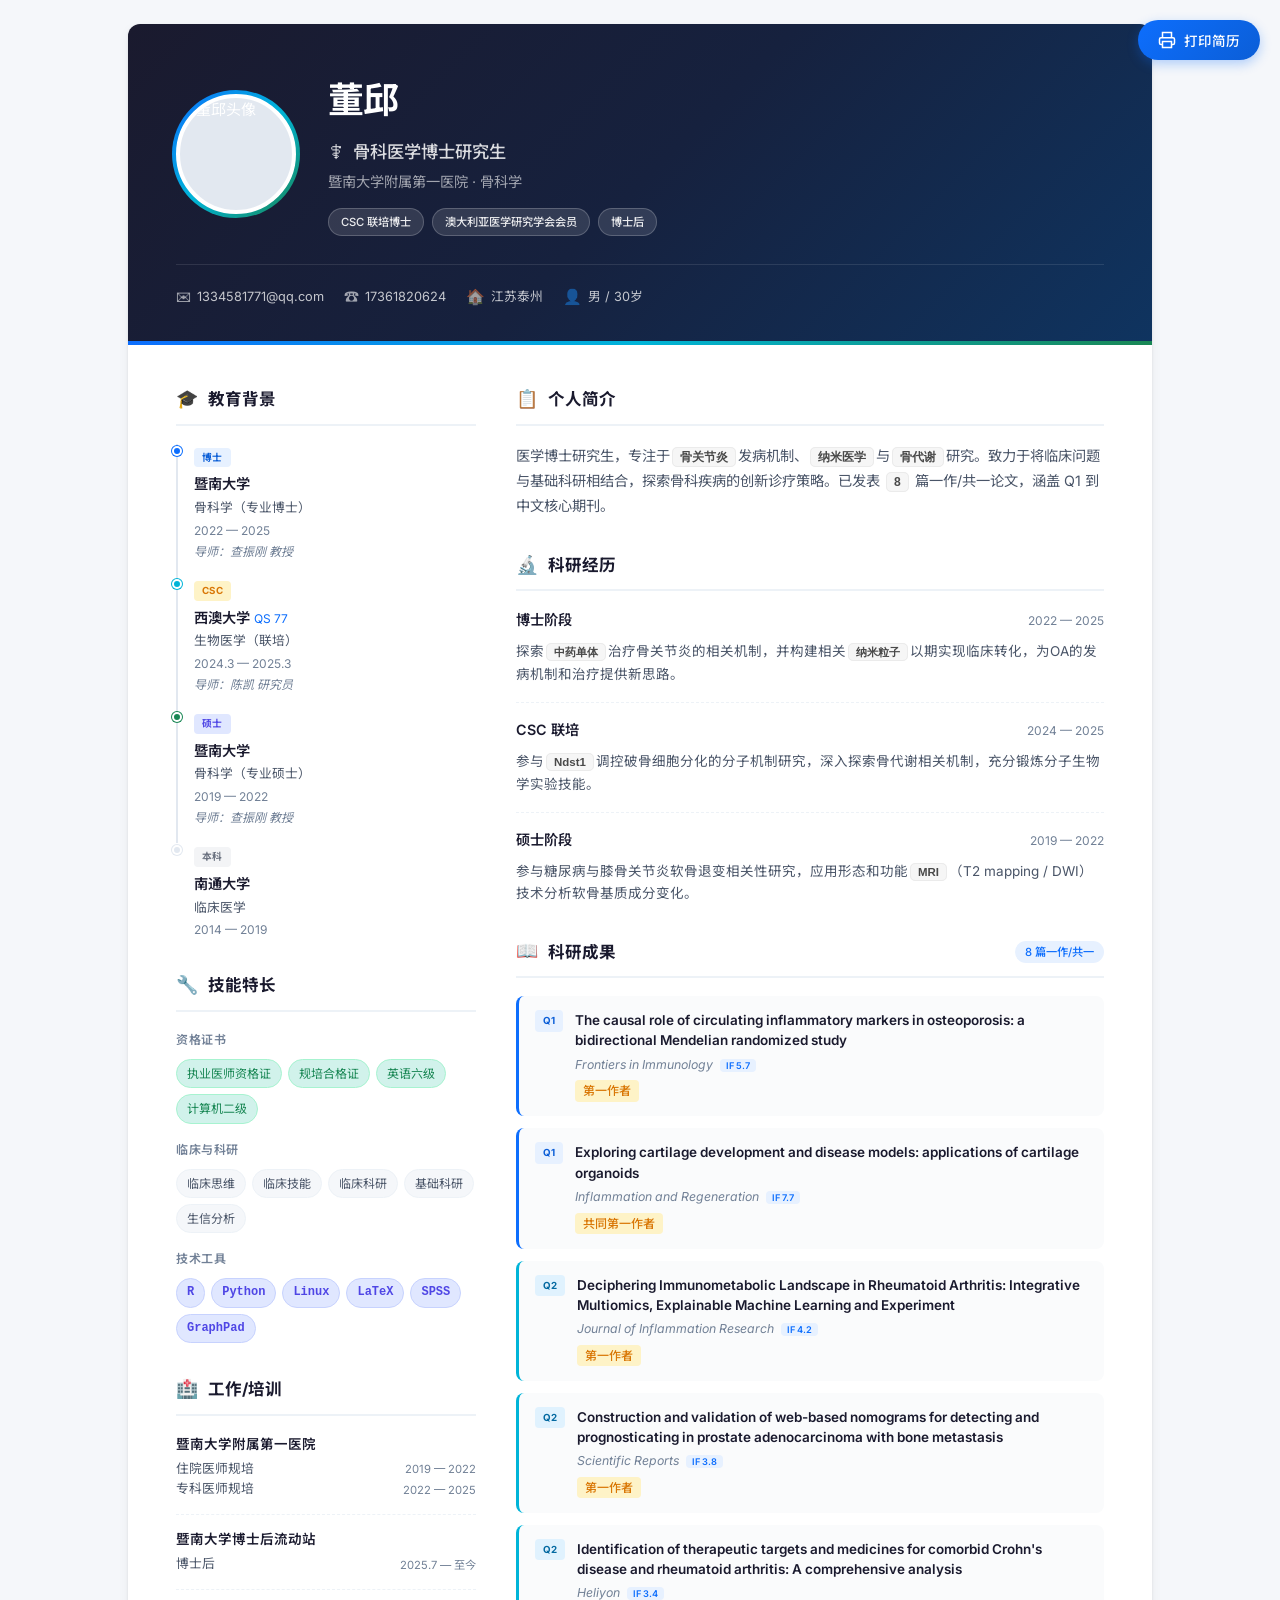
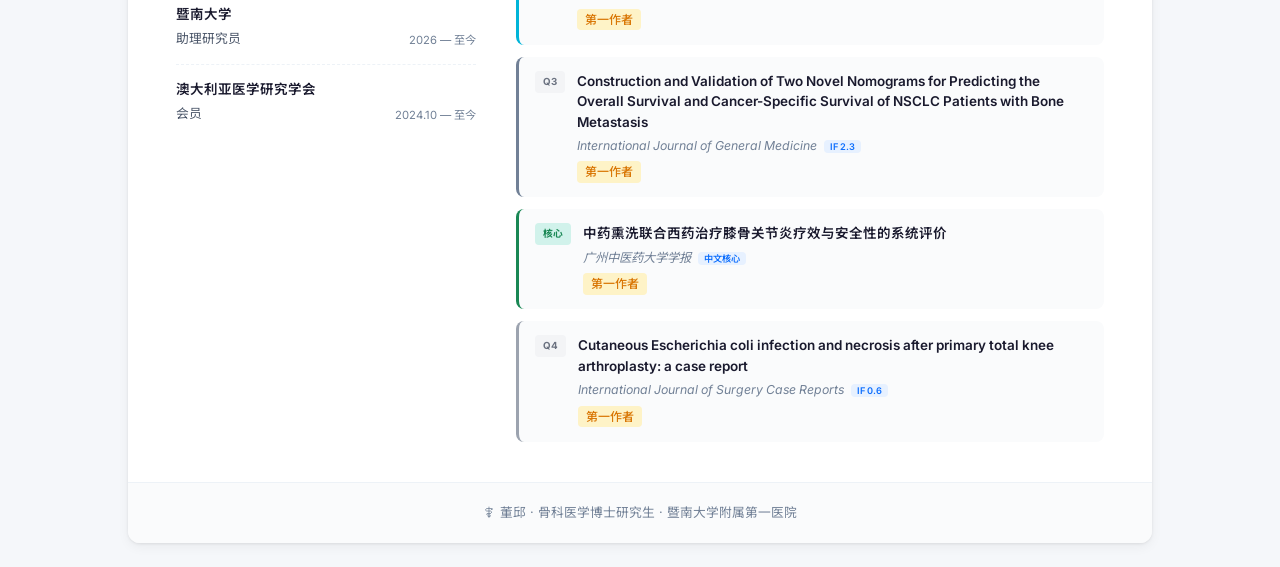
==== resume-web/index.html @ 03486ce1 "feat: 创建个人简历页面" ====
<!DOCTYPE html>
<html lang="zh-CN">
<head>
<meta charset="UTF-8">
<meta name="viewport" content="width=device-width, initial-scale=1.0">
<meta name="description" content="董邱 - 骨科医学博士研究生简历">
<title>董邱 | 骨科医学博士 · 简历</title>
<link rel="preconnect" href="https://fonts.googleapis.com">
<link href="https://fonts.googleapis.com/css2?family=Inter:wght@300;400;500;600;700&family=Noto+Sans+SC:wght@300;400;500;600;700&display=swap" rel="stylesheet">
<link rel="stylesheet" href="assets/css/style.css">
</head>
<body>

<!-- Print Button -->
<button class="print-btn" onclick="window.print()" title="打印 / 保存为 PDF">
    <svg viewBox="0 0 24 24" width="18" height="18" fill="none" stroke="currentColor" stroke-width="2"><path d="M6 9V2h12v7"/><path d="M6 18H4a2 2 0 0 1-2-2v-5a2 2 0 0 1 2-2h16a2 2 0 0 1 2 2v5a2 2 0 0 1-2 2h-2"/><path d="M6 14h12v8H6z"/></svg>
    打印简历
</button>

<div class="resume-page">

    <!-- Header -->
    <header class="resume-header">
        <div class="header-main">
            <div class="avatar-wrap">
                <img src="images/avatar.png" alt="董邱头像" class="avatar" id="avatar">
            </div>
            <div class="header-info">
                <h1 class="name">董邱</h1>
                <p class="title"><span class="emoji">&#x2695;</span> 骨科医学博士研究生</p>
                <p class="subtitle">暨南大学附属第一医院 · 骨科学</p>
                <div class="header-tags">
                    <span class="tag">CSC 联培博士</span>
                    <span class="tag">澳大利亚医学研究学会会员</span>
                    <span class="tag">博士后</span>
                </div>
            </div>
        </div>
        <div class="header-contact">
            <a href="mailto:1334581771@qq.com" class="contact-link">
                <span class="contact-icon">&#x2709;</span> 1334581771@qq.com
            </a>
            <a href="tel:17361820624" class="contact-link">
                <span class="contact-icon">&#x260E;</span> 17361820624
            </a>
            <span class="contact-link">
                <span class="contact-icon">&#x1F3E0;</span> 江苏泰州
            </span>
            <span class="contact-link">
                <span class="contact-icon">&#x1F464;</span> 男 / 30岁
            </span>
        </div>
    </header>

    <!-- Main Content -->
    <main class="resume-body">

        <!-- Left Column -->
        <aside class="resume-left">

            <!-- Education Summary -->
            <section class="section">
                <h2 class="section-title"><span class="title-icon">&#x1F393;</span> 教育背景</h2>
                <div class="edu-item">
                    <div class="edu-badge phd">博士</div>
                    <p class="edu-school">暨南大学</p>
                    <p class="edu-major">骨科学（专业博士）</p>
                    <p class="edu-time">2022 — 2025</p>
                    <p class="edu-advisor">导师：查振刚 教授</p>
                </div>
                <div class="edu-item">
                    <div class="edu-badge csc">CSC</div>
                    <p class="edu-school">西澳大学 <small>QS 77</small></p>
                    <p class="edu-major">生物医学（联培）</p>
                    <p class="edu-time">2024.3 — 2025.3</p>
                    <p class="edu-advisor">导师：陈凯 研究员</p>
                </div>
                <div class="edu-item">
                    <div class="edu-badge master">硕士</div>
                    <p class="edu-school">暨南大学</p>
                    <p class="edu-major">骨科学（专业硕士）</p>
                    <p class="edu-time">2019 — 2022</p>
                    <p class="edu-advisor">导师：查振刚 教授</p>
                </div>
                <div class="edu-item">
                    <div class="edu-badge bachelor">本科</div>
                    <p class="edu-school">南通大学</p>
                    <p class="edu-major">临床医学</p>
                    <p class="edu-time">2014 — 2019</p>
                </div>
            </section>

            <!-- Skills -->
            <section class="section">
                <h2 class="section-title"><span class="title-icon">&#x1F527;</span> 技能特长</h2>
                <div class="skill-group">
                    <h3 class="skill-group-title">资格证书</h3>
                    <div class="skill-pills">
                        <span class="pill pill-cert">执业医师资格证</span>
                        <span class="pill pill-cert">规培合格证</span>
                        <span class="pill pill-cert">英语六级</span>
                        <span class="pill pill-cert">计算机二级</span>
                    </div>
                </div>
                <div class="skill-group">
                    <h3 class="skill-group-title">临床与科研</h3>
                    <div class="skill-pills">
                        <span class="pill">临床思维</span>
                        <span class="pill">临床技能</span>
                        <span class="pill">临床科研</span>
                        <span class="pill">基础科研</span>
                        <span class="pill">生信分析</span>
                    </div>
                </div>
                <div class="skill-group">
                    <h3 class="skill-group-title">技术工具</h3>
                    <div class="skill-pills">
                        <span class="pill pill-tech">R</span>
                        <span class="pill pill-tech">Python</span>
                        <span class="pill pill-tech">Linux</span>
                        <span class="pill pill-tech">LaTeX</span>
                        <span class="pill pill-tech">SPSS</span>
                        <span class="pill pill-tech">GraphPad</span>
                    </div>
                </div>
            </section>

            <!-- Experience Summary -->
            <section class="section">
                <h2 class="section-title"><span class="title-icon">&#x1F3E5;</span> 工作/培训</h2>
                <div class="exp-compact">
                    <p class="exp-compact-title">暨南大学附属第一医院</p>
                    <p class="exp-compact-role">住院医师规培 <span class="exp-compact-time">2019 — 2022</span></p>
                    <p class="exp-compact-role">专科医师规培 <span class="exp-compact-time">2022 — 2025</span></p>
                </div>
                <div class="exp-compact">
                    <p class="exp-compact-title">暨南大学博士后流动站</p>
                    <p class="exp-compact-role">博士后 <span class="exp-compact-time">2025.7 — 至今</span></p>
                </div>
                <div class="exp-compact">
                    <p class="exp-compact-title">暨南大学</p>
                    <p class="exp-compact-role">助理研究员 <span class="exp-compact-time">2026 — 至今</span></p>
                </div>
                <div class="exp-compact">
                    <p class="exp-compact-title">澳大利亚医学研究学会</p>
                    <p class="exp-compact-role">会员 <span class="exp-compact-time">2024.10 — 至今</span></p>
                </div>
            </section>

        </aside>

        <!-- Right Column -->
        <div class="resume-right">

            <!-- Profile -->
            <section class="section">
                <h2 class="section-title"><span class="title-icon">&#x1F4CB;</span> 个人简介</h2>
                <p class="profile-text">医学博士研究生，专注于<strong>骨关节炎</strong>发病机制、<strong>纳米医学</strong>与<strong>骨代谢</strong>研究。致力于将临床问题与基础科研相结合，探索骨科疾病的创新诊疗策略。已发表 <strong>8</strong> 篇一作/共一论文，涵盖 Q1 到中文核心期刊。</p>
            </section>

            <!-- Research -->
            <section class="section">
                <h2 class="section-title"><span class="title-icon">&#x1F52C;</span> 科研经历</h2>
                <div class="research-item">
                    <div class="research-header">
                        <span class="research-stage">博士阶段</span>
                        <span class="research-time">2022 — 2025</span>
                    </div>
                    <p class="research-desc">探索<strong>中药单体</strong>治疗骨关节炎的相关机制，并构建相关<strong>纳米粒子</strong>以期实现临床转化，为OA的发病机制和治疗提供新思路。</p>
                </div>
                <div class="research-item">
                    <div class="research-header">
                        <span class="research-stage">CSC 联培</span>
                        <span class="research-time">2024 — 2025</span>
                    </div>
                    <p class="research-desc">参与<strong>Ndst1</strong>调控破骨细胞分化的分子机制研究，深入探索骨代谢相关机制，充分锻炼分子生物学实验技能。</p>
                </div>
                <div class="research-item">
                    <div class="research-header">
                        <span class="research-stage">硕士阶段</span>
                        <span class="research-time">2019 — 2022</span>
                    </div>
                    <p class="research-desc">参与糖尿病与膝骨关节炎软骨退变相关性研究，应用形态和功能<strong>MRI</strong>（T2 mapping / DWI）技术分析软骨基质成分变化。</p>
                </div>
            </section>

            <!-- Publications -->
            <section class="section">
                <h2 class="section-title"><span class="title-icon">&#x1F4D6;</span> 科研成果 <span class="pub-count">8 篇一作/共一</span></h2>
                <div class="pub-list">
                    <div class="pub-item q1">
                        <span class="pub-rank">Q1</span>
                        <div class="pub-detail">
                            <p class="pub-name">The causal role of circulating inflammatory markers in osteoporosis: a bidirectional Mendelian randomized study</p>
                            <p class="pub-journal"><em>Frontiers in Immunology</em> <span class="pub-if">IF 5.7</span></p>
                            <p class="pub-role">第一作者</p>
                        </div>
                    </div>
                    <div class="pub-item q1">
                        <span class="pub-rank">Q1</span>
                        <div class="pub-detail">
                            <p class="pub-name">Exploring cartilage development and disease models: applications of cartilage organoids</p>
                            <p class="pub-journal"><em>Inflammation and Regeneration</em> <span class="pub-if">IF 7.7</span></p>
                            <p class="pub-role">共同第一作者</p>
                        </div>
                    </div>
                    <div class="pub-item q2">
                        <span class="pub-rank">Q2</span>
                        <div class="pub-detail">
                            <p class="pub-name">Deciphering Immunometabolic Landscape in Rheumatoid Arthritis: Integrative Multiomics, Explainable Machine Learning and Experiment</p>
                            <p class="pub-journal"><em>Journal of Inflammation Research</em> <span class="pub-if">IF 4.2</span></p>
                            <p class="pub-role">第一作者</p>
                        </div>
                    </div>
                    <div class="pub-item q2">
                        <span class="pub-rank">Q2</span>
                        <div class="pub-detail">
                            <p class="pub-name">Construction and validation of web-based nomograms for detecting and prognosticating in prostate adenocarcinoma with bone metastasis</p>
                            <p class="pub-journal"><em>Scientific Reports</em> <span class="pub-if">IF 3.8</span></p>
                            <p class="pub-role">第一作者</p>
                        </div>
                    </div>
                    <div class="pub-item q2">
                        <span class="pub-rank">Q2</span>
                        <div class="pub-detail">
                            <p class="pub-name">Identification of therapeutic targets and medicines for comorbid Crohn's disease and rheumatoid arthritis: A comprehensive analysis</p>
                            <p class="pub-journal"><em>Heliyon</em> <span class="pub-if">IF 3.4</span></p>
                            <p class="pub-role">第一作者</p>
                        </div>
                    </div>
                    <div class="pub-item q3">
                        <span class="pub-rank">Q3</span>
                        <div class="pub-detail">
                            <p class="pub-name">Construction and Validation of Two Novel Nomograms for Predicting the Overall Survival and Cancer-Specific Survival of NSCLC Patients with Bone Metastasis</p>
                            <p class="pub-journal"><em>International Journal of General Medicine</em> <span class="pub-if">IF 2.3</span></p>
                            <p class="pub-role">第一作者</p>
                        </div>
                    </div>
                    <div class="pub-item core">
                        <span class="pub-rank">核心</span>
                        <div class="pub-detail">
                            <p class="pub-name">中药熏洗联合西药治疗膝骨关节炎疗效与安全性的系统评价</p>
                            <p class="pub-journal"><em>广州中医药大学学报</em> <span class="pub-if">中文核心</span></p>
                            <p class="pub-role">第一作者</p>
                        </div>
                    </div>
                    <div class="pub-item q4">
                        <span class="pub-rank">Q4</span>
                        <div class="pub-detail">
                            <p class="pub-name">Cutaneous Escherichia coli infection and necrosis after primary total knee arthroplasty: a case report</p>
                            <p class="pub-journal"><em>International Journal of Surgery Case Reports</em> <span class="pub-if">IF 0.6</span></p>
                            <p class="pub-role">第一作者</p>
                        </div>
                    </div>
                </div>
            </section>

        </div>

    </main>

    <!-- Footer -->
    <footer class="resume-footer">
        <p><span class="emoji">&#x2695;</span> 董邱 · 骨科医学博士研究生 · 暨南大学附属第一医院</p>
    </footer>

</div>

<script src="assets/js/main.js"></script>
</body>
</html>
---- resume-web/assets/css/style.css ----
/* ============================================
   Medical Resume - A4 Paper Style
   Inspired by wu-sili resume format
   ============================================ */

/* CSS Variables */
:root {
    --primary: #0d6efd;
    --primary-light: #e7f1ff;
    --primary-dark: #0b5ed7;
    --accent: #00b4d8;
    --medical-green: #198754;
    --medical-green-light: #d1f2eb;
    --dark: #1a1a2e;
    --text: #2d3748;
    --text-light: #4a5568;
    --text-muted: #718096;
    --border: #e2e8f0;
    --border-light: #edf2f7;
    --bg: #f5f7fa;
    --bg-card: #ffffff;
    --shadow: 0 1px 3px rgba(0,0,0,0.08), 0 4px 12px rgba(0,0,0,0.05);
    --shadow-sm: 0 1px 2px rgba(0,0,0,0.04);
    --radius: 8px;
    --radius-lg: 12px;
    --page-width: 1024px;
    --page-min-height: 1440px;
    --font-sans: 'Inter', 'Noto Sans SC', -apple-system, BlinkMacSystemFont, 'Segoe UI', sans-serif;
    --transition: 0.2s ease;
}

/* Reset */
*, *::before, *::after {
    margin: 0;
    padding: 0;
    box-sizing: border-box;
}

html {
    font-size: 15px;
    -webkit-font-smoothing: antialiased;
    -moz-osx-font-smoothing: grayscale;
}

body {
    font-family: var(--font-sans);
    color: var(--text);
    background: var(--bg);
    line-height: 1.6;
    padding: 24px 16px;
}

/* Custom Scrollbar (wu-sili style) */
::-webkit-scrollbar {
    width: 5px;
    background-color: #f1f1f1;
}
::-webkit-scrollbar-thumb {
    background-color: rgba(0, 0, 0, 0.2);
    border-radius: 50px;
}

/* Print Button */
.print-btn {
    position: fixed;
    top: 20px;
    right: 20px;
    z-index: 1000;
    display: flex;
    align-items: center;
    gap: 8px;
    padding: 10px 20px;
    background: linear-gradient(135deg, var(--primary), var(--primary-dark));
    color: white;
    border: none;
    border-radius: 100px;
    font-family: var(--font-sans);
    font-size: 0.9rem;
    font-weight: 500;
    cursor: pointer;
    box-shadow: 0 4px 12px rgba(13, 110, 253, 0.3);
    transition: all var(--transition);
}
.print-btn:hover {
    transform: translateY(-2px);
    box-shadow: 0 6px 20px rgba(13, 110, 253, 0.4);
}
.print-btn svg {
    flex-shrink: 0;
}

/* Resume Page (A4 Style) */
.resume-page {
    max-width: var(--page-width);
    min-height: var(--page-min-height);
    margin: 0 auto;
    background: var(--bg-card);
    border-radius: var(--radius-lg);
    box-shadow: var(--shadow);
    overflow: hidden;
    position: relative;
}

/* ===== Header ===== */
.resume-header {
    background: linear-gradient(135deg, #1a1a2e 0%, #16213e 50%, #0f3460 100%);
    color: white;
    padding: 48px 48px 36px;
    position: relative;
}

.resume-header::after {
    content: '';
    position: absolute;
    bottom: 0;
    left: 0;
    right: 0;
    height: 4px;
    background: linear-gradient(90deg, var(--primary), var(--accent), var(--medical-green));
}

.header-main {
    display: flex;
    align-items: center;
    gap: 32px;
    margin-bottom: 28px;
}

/* Avatar */
.avatar-wrap {
    flex-shrink: 0;
    position: relative;
}
.avatar-wrap::before {
    content: '';
    position: absolute;
    inset: -4px;
    border-radius: 50%;
    background: linear-gradient(135deg, var(--primary), var(--accent), var(--medical-green));
    z-index: 0;
}
.avatar {
    width: 120px;
    height: 120px;
    border-radius: 50%;
    object-fit: cover;
    border: 4px solid white;
    position: relative;
    z-index: 1;
    display: block;
    background: #e2e8f0;
}

.header-info {
    flex: 1;
}

.name {
    font-size: 2.4rem;
    font-weight: 700;
    letter-spacing: -0.02em;
    margin-bottom: 8px;
}

.title {
    font-size: 1.15rem;
    font-weight: 500;
    color: rgba(255,255,255,0.85);
    margin-bottom: 6px;
    display: flex;
    align-items: center;
    gap: 8px;
}

.subtitle {
    font-size: 0.95rem;
    color: rgba(255,255,255,0.6);
    margin-bottom: 14px;
}

.header-tags {
    display: flex;
    flex-wrap: wrap;
    gap: 8px;
}

.tag {
    font-size: 0.75rem;
    font-weight: 500;
    padding: 4px 12px;
    background: rgba(255,255,255,0.12);
    border: 1px solid rgba(255,255,255,0.2);
    border-radius: 100px;
    color: rgba(255,255,255,0.9);
}

/* Contact Row */
.header-contact {
    display: flex;
    flex-wrap: wrap;
    gap: 20px;
    padding-top: 20px;
    border-top: 1px solid rgba(255,255,255,0.1);
}

.contact-link {
    display: flex;
    align-items: center;
    gap: 6px;
    color: rgba(255,255,255,0.75);
    font-size: 0.85rem;
    text-decoration: none;
    transition: color var(--transition);
}
.contact-link:hover {
    color: white;
}
.contact-icon {
    font-size: 1rem;
    opacity: 0.8;
}

/* ===== Body Layout ===== */
.resume-body {
    display: flex;
    padding: 40px 48px;
    gap: 40px;
}

.resume-left {
    width: 300px;
    flex-shrink: 0;
}

.resume-right {
    flex: 1;
    min-width: 0;
}

/* ===== Section ===== */
.section + .section {
    margin-top: 32px;
}

.section-title {
    font-size: 1.1rem;
    font-weight: 700;
    color: var(--dark);
    margin-bottom: 18px;
    padding-bottom: 10px;
    border-bottom: 2px solid var(--border-light);
    display: flex;
    align-items: center;
    gap: 10px;
}

.title-icon {
    font-size: 1.2rem;
    display: inline-flex;
}

/* ===== Education (Left) ===== */
.edu-item {
    position: relative;
    padding-left: 16px;
    border-left: 2px solid var(--border);
    padding-bottom: 16px;
}
.edu-item:last-child {
    border-left-color: transparent;
    padding-bottom: 0;
}
.edu-item::before {
    content: '';
    position: absolute;
    left: -6px;
    top: 2px;
    width: 10px;
    height: 10px;
    border-radius: 50%;
    background: var(--border);
    border: 2px solid white;
    box-shadow: 0 0 0 1px var(--border);
}
.edu-item:nth-child(2)::before { background: var(--primary); box-shadow: 0 0 0 1px var(--primary); }
.edu-item:nth-child(3)::before { background: var(--accent); box-shadow: 0 0 0 1px var(--accent); }
.edu-item:nth-child(4)::before { background: var(--medical-green); box-shadow: 0 0 0 1px var(--medical-green); }

.edu-badge {
    display: inline-block;
    font-size: 0.65rem;
    font-weight: 700;
    text-transform: uppercase;
    letter-spacing: 0.05em;
    padding: 2px 8px;
    border-radius: 4px;
    margin-bottom: 6px;
}
.edu-badge.phd { background: var(--primary-light); color: var(--primary-dark); }
.edu-badge.csc { background: #fef3c7; color: #d97706; }
.edu-badge.master { background: #e0e7ff; color: #4f46e5; }
.edu-badge.bachelor { background: #f3f4f6; color: #6b7280; }

.edu-school {
    font-weight: 600;
    font-size: 0.95rem;
    color: var(--dark);
    margin-bottom: 2px;
}
.edu-school small {
    font-weight: 400;
    color: var(--primary);
    font-size: 0.8rem;
}
.edu-major {
    font-size: 0.85rem;
    color: var(--text-light);
    margin-bottom: 2px;
}
.edu-time {
    font-size: 0.8rem;
    color: var(--text-muted);
    margin-bottom: 2px;
}
.edu-advisor {
    font-size: 0.8rem;
    color: var(--text-muted);
    font-style: italic;
}

/* ===== Skills (Left) ===== */
.skill-group + .skill-group {
    margin-top: 16px;
}
.skill-group-title {
    font-size: 0.8rem;
    font-weight: 600;
    color: var(--text-muted);
    text-transform: uppercase;
    letter-spacing: 0.05em;
    margin-bottom: 10px;
}

.skill-pills {
    display: flex;
    flex-wrap: wrap;
    gap: 6px;
}

.pill {
    font-size: 0.8rem;
    padding: 4px 10px;
    background: var(--bg);
    border: 1px solid var(--border-light);
    border-radius: 100px;
    color: var(--text-light);
    transition: all var(--transition);
}
.pill:hover {
    background: var(--primary-light);
    color: var(--primary-dark);
    border-color: var(--primary-light);
}
.pill-cert {
    background: var(--medical-green-light);
    color: var(--medical-green);
    border-color: #a7f3d0;
}
.pill-tech {
    background: #e0e7ff;
    color: #4f46e5;
    border-color: #c7d2fe;
    font-family: 'SF Mono', Monaco, monospace;
    font-weight: 600;
}

/* ===== Experience Compact (Left) ===== */
.exp-compact + .exp-compact {
    margin-top: 14px;
    padding-top: 14px;
    border-top: 1px dashed var(--border-light);
}
.exp-compact-title {
    font-weight: 600;
    font-size: 0.9rem;
    color: var(--dark);
    margin-bottom: 4px;
}
.exp-compact-role {
    font-size: 0.85rem;
    color: var(--text-light);
    display: flex;
    justify-content: space-between;
    align-items: center;
}
.exp-compact-time {
    font-size: 0.75rem;
    color: var(--text-muted);
    flex-shrink: 0;
}

/* ===== Profile (Right) ===== */
.profile-text {
    font-size: 0.95rem;
    line-height: 1.75;
    color: var(--text-light);
}

/* Code block style (wu-sili inspired) */
strong {
    font-family: 'Helvetica Neue', Helvetica, 'PingFang SC', 'Microsoft YaHei', '微软雅黑', Arial, sans-serif;
    font-size: 0.85em;
    line-height: 1.2;
    font-weight: 600;
    color: #494949;
    margin: 0 2px;
    padding: 2px 7px;
    background-color: #F6F6F6;
    border-radius: 5px;
    border: 1px solid rgb(235, 235, 235);
    white-space: nowrap;
}

/* ===== Research (Right) ===== */
.research-item + .research-item {
    margin-top: 16px;
    padding-top: 16px;
    border-top: 1px dashed var(--border-light);
}
.research-header {
    display: flex;
    justify-content: space-between;
    align-items: center;
    margin-bottom: 8px;
}
.research-stage {
    font-weight: 600;
    font-size: 0.95rem;
    color: var(--dark);
}
.research-time {
    font-size: 0.8rem;
    color: var(--text-muted);
}
.research-desc {
    font-size: 0.9rem;
    color: var(--text-light);
    line-height: 1.7;
}

/* ===== Publications (Right) ===== */
.pub-count {
    font-size: 0.75rem;
    font-weight: 500;
    color: var(--primary);
    background: var(--primary-light);
    padding: 2px 10px;
    border-radius: 100px;
    margin-left: auto;
}

.pub-list {
    display: flex;
    flex-direction: column;
    gap: 12px;
}

.pub-item {
    display: flex;
    gap: 12px;
    padding: 14px 16px;
    background: #fafbfc;
    border-radius: var(--radius);
    border-left: 3px solid var(--border);
    transition: all var(--transition);
}
.pub-item:hover {
    background: #f5f7fa;
    transform: translateX(2px);
}
.pub-item.q1 { border-left-color: var(--primary); }
.pub-item.q2 { border-left-color: var(--accent); }
.pub-item.q3 { border-left-color: var(--text-muted); }
.pub-item.q4 { border-left-color: #9ca3af; }
.pub-item.core { border-left-color: var(--medical-green); }

.pub-rank {
    flex-shrink: 0;
    font-size: 0.65rem;
    font-weight: 700;
    padding: 3px 8px;
    border-radius: 4px;
    height: fit-content;
    align-self: flex-start;
}
.pub-item.q1 .pub-rank { background: var(--primary-light); color: var(--primary-dark); }
.pub-item.q2 .pub-rank { background: #e0f2fe; color: #0369a1; }
.pub-item.q3 .pub-rank { background: #f3f4f6; color: #6b7280; }
.pub-item.q4 .pub-rank { background: #f3f4f6; color: #6b7280; }
.pub-item.core .pub-rank { background: var(--medical-green-light); color: var(--medical-green); }

.pub-detail {
    flex: 1;
    min-width: 0;
}
.pub-name {
    font-size: 0.9rem;
    font-weight: 600;
    color: var(--dark);
    line-height: 1.5;
    margin-bottom: 4px;
}
.pub-journal {
    font-size: 0.82rem;
    color: var(--text-muted);
    margin-bottom: 4px;
}
.pub-if {
    font-weight: 600;
    color: var(--primary);
    background: var(--primary-light);
    padding: 1px 6px;
    border-radius: 4px;
    font-size: 0.75em;
    margin-left: 4px;
}
.pub-role {
    font-size: 0.8rem;
    font-weight: 500;
    color: #d97706;
    background: #fef3c7;
    display: inline-block;
    padding: 1px 8px;
    border-radius: 4px;
}

/* ===== Footer ===== */
.resume-footer {
    padding: 20px 48px;
    background: #fafbfc;
    border-top: 1px solid var(--border-light);
    text-align: center;
    font-size: 0.85rem;
    color: var(--text-muted);
}

/* Emoji */
.emoji {
    font-style: normal;
}

/* ============================================
   RESPONSIVE
   ============================================ */
@media screen and (max-width: 900px) {
    .resume-body {
        flex-direction: column;
        padding: 32px 24px;
        gap: 32px;
    }
    .resume-left {
        width: 100%;
    }
    .header-main {
        flex-direction: column;
        align-items: flex-start;
        gap: 20px;
    }
    .name {
        font-size: 2rem;
    }
    .header-contact {
        gap: 12px;
    }
}

@media screen and (max-width: 600px) {
    body {
        padding: 0;
        background: white;
    }
    .resume-page {
        border-radius: 0;
        box-shadow: none;
    }
    .resume-header {
        padding: 32px 24px 24px;
    }
    .resume-body {
        padding: 24px;
    }
    .avatar {
        width: 90px;
        height: 90px;
    }
    .name {
        font-size: 1.8rem;
    }
    .header-contact {
        flex-direction: column;
        gap: 8px;
    }
    .print-btn {
        bottom: 16px;
        top: auto;
        right: 16px;
        padding: 8px 16px;
        font-size: 0.8rem;
    }
}

/* ============================================
   PRINT STYLES
   ============================================ */
@media print {
    body {
        background: white;
        padding: 0;
        font-size: 13px;
    }
    .print-btn {
        display: none !important;
    }
    .resume-page {
        max-width: none;
        min-height: auto;
        box-shadow: none;
        border-radius: 0;
    }
    .resume-header {
        background: linear-gradient(135deg, #1a1a2e 0%, #16213e 50%, #0f3460 100%) !important;
        -webkit-print-color-adjust: exact;
        print-color-adjust: exact;
        padding: 36px 40px 28px;
    }
    .resume-body {
        padding: 32px 40px;
        gap: 32px;
    }
    .section + .section {
        margin-top: 24px;
    }
    .pub-item {
        break-inside: avoid;
        page-break-inside: avoid;
    }
    .edu-item {
        break-inside: avoid;
        page-break-inside: avoid;
    }
    .research-item {
        break-inside: avoid;
        page-break-inside: avoid;
    }
    .exp-compact {
        break-inside: avoid;
        page-break-inside: avoid;
    }
    strong {
        -webkit-print-color-adjust: exact;
        print-color-adjust: exact;
    }
    .tag, .pill, .pill-cert, .pill-tech, .pub-rank, .pub-if, .pub-role, .edu-badge {
        -webkit-print-color-adjust: exact;
        print-color-adjust: exact;
    }
    .avatar {
        -webkit-print-color-adjust: exact;
        print-color-adjust: exact;
    }
    .resume-footer {
        -webkit-print-color-adjust: exact;
        print-color-adjust: exact;
    }
}
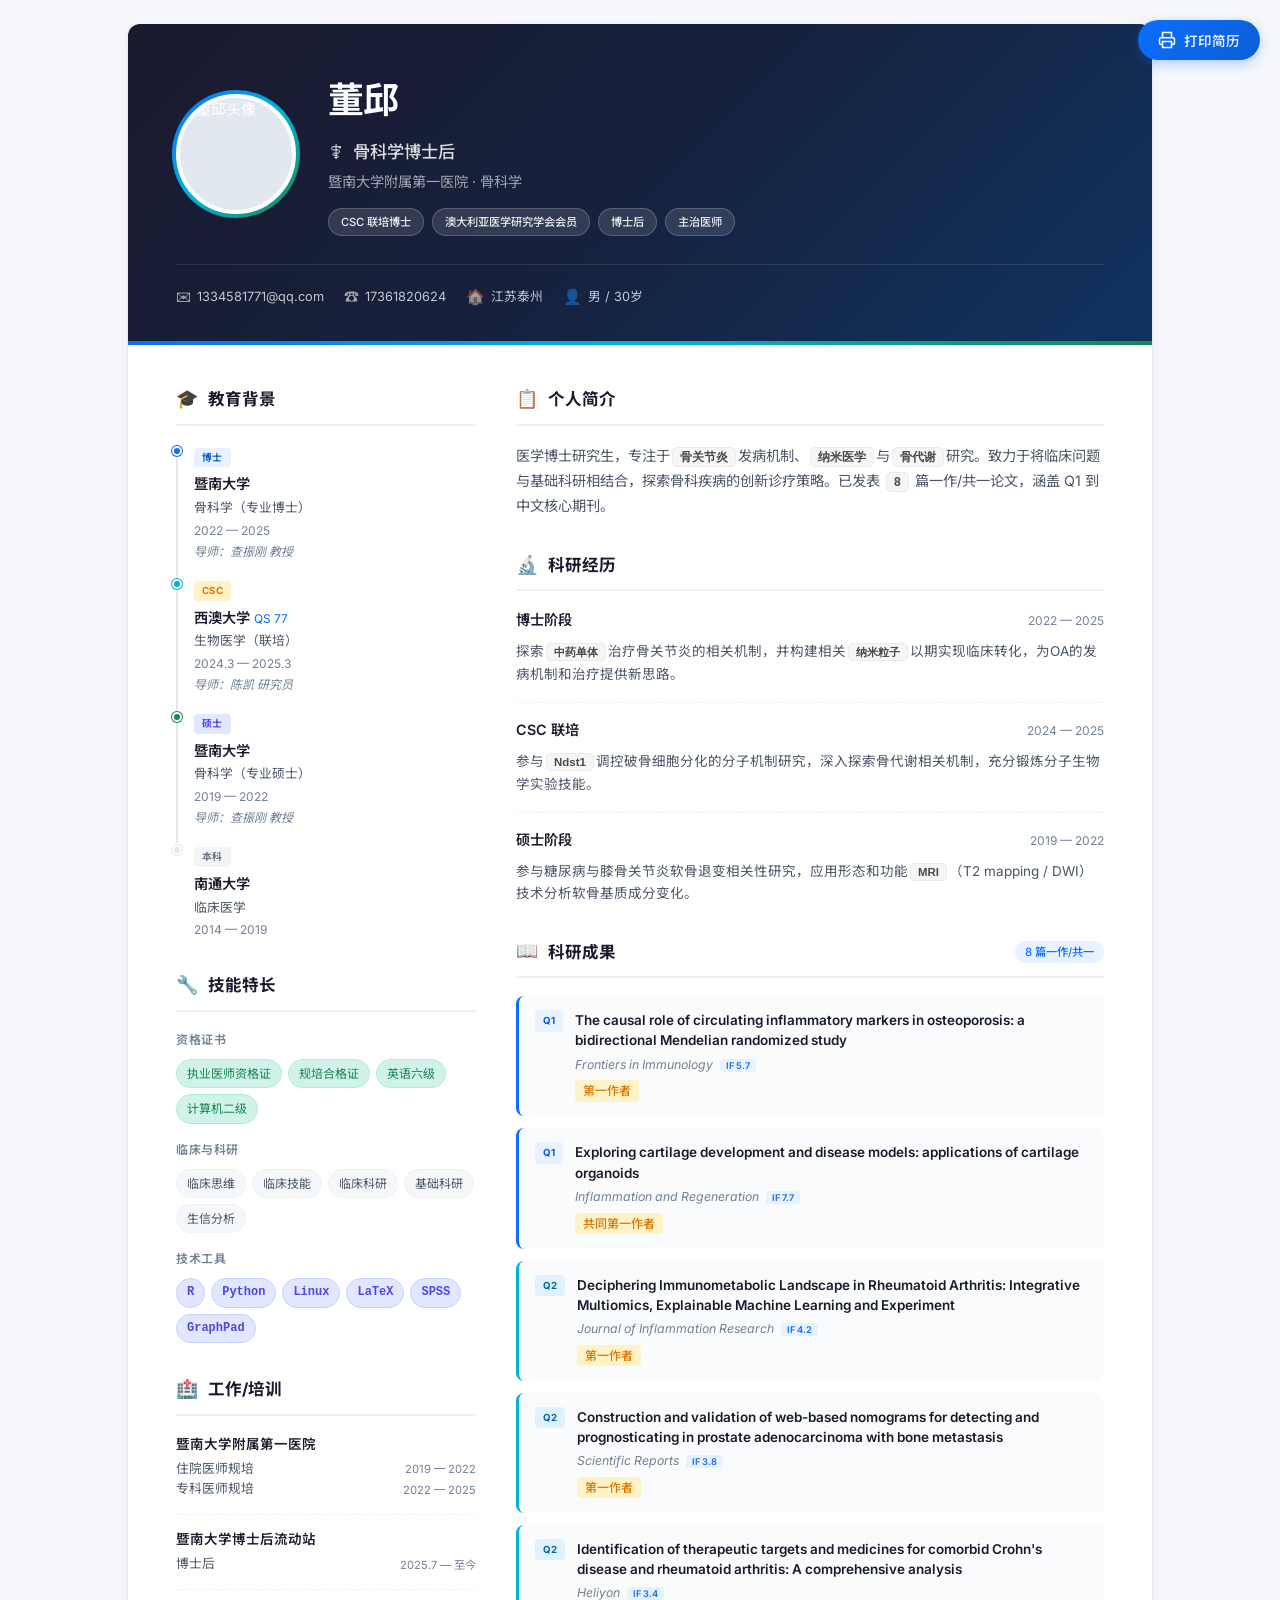
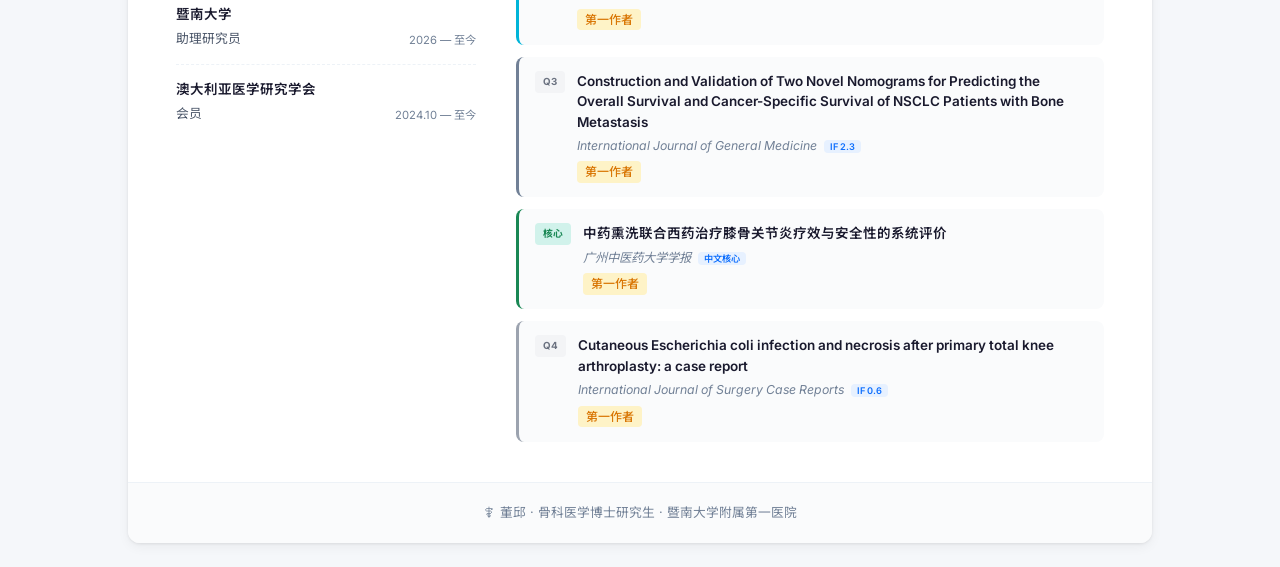
==== commit 5bd18685: "Revise resume content and structure Updated resume details including education, skills, and publicat" ====
--- a/resume-web/index.html
+++ b/resume-web/index.html
@@ -3,8 +3,8 @@
 <head>
 <meta charset="UTF-8">
 <meta name="viewport" content="width=device-width, initial-scale=1.0">
-<meta name="description" content="董邱 - 骨科医学博士研究生简历">
-<title>董邱 | 骨科医学博士 · 简历</title>
+<meta name="description" content="董邱 - 骨科学博士后简历">
+<title>董邱 | 骨科学博士后 · 简历</title>
 <link rel="preconnect" href="https://fonts.googleapis.com">
 <link href="https://fonts.googleapis.com/css2?family=Inter:wght@300;400;500;600;700&family=Noto+Sans+SC:wght@300;400;500;600;700&display=swap" rel="stylesheet">
 <link rel="stylesheet" href="assets/css/style.css">
@@ -27,12 +27,13 @@
             </div>
             <div class="header-info">
                 <h1 class="name">董邱</h1>
-                <p class="title"><span class="emoji">&#x2695;</span> 骨科医学博士研究生</p>
+                <p class="title"><span class="emoji">&#x2695;</span> 骨科学博士后</p>
                 <p class="subtitle">暨南大学附属第一医院 · 骨科学</p>
                 <div class="header-tags">
                     <span class="tag">CSC 联培博士</span>
                     <span class="tag">澳大利亚医学研究学会会员</span>
                     <span class="tag">博士后</span>
+                    <span class="tag">主治医师</span>
                 </div>
             </div>
         </div>
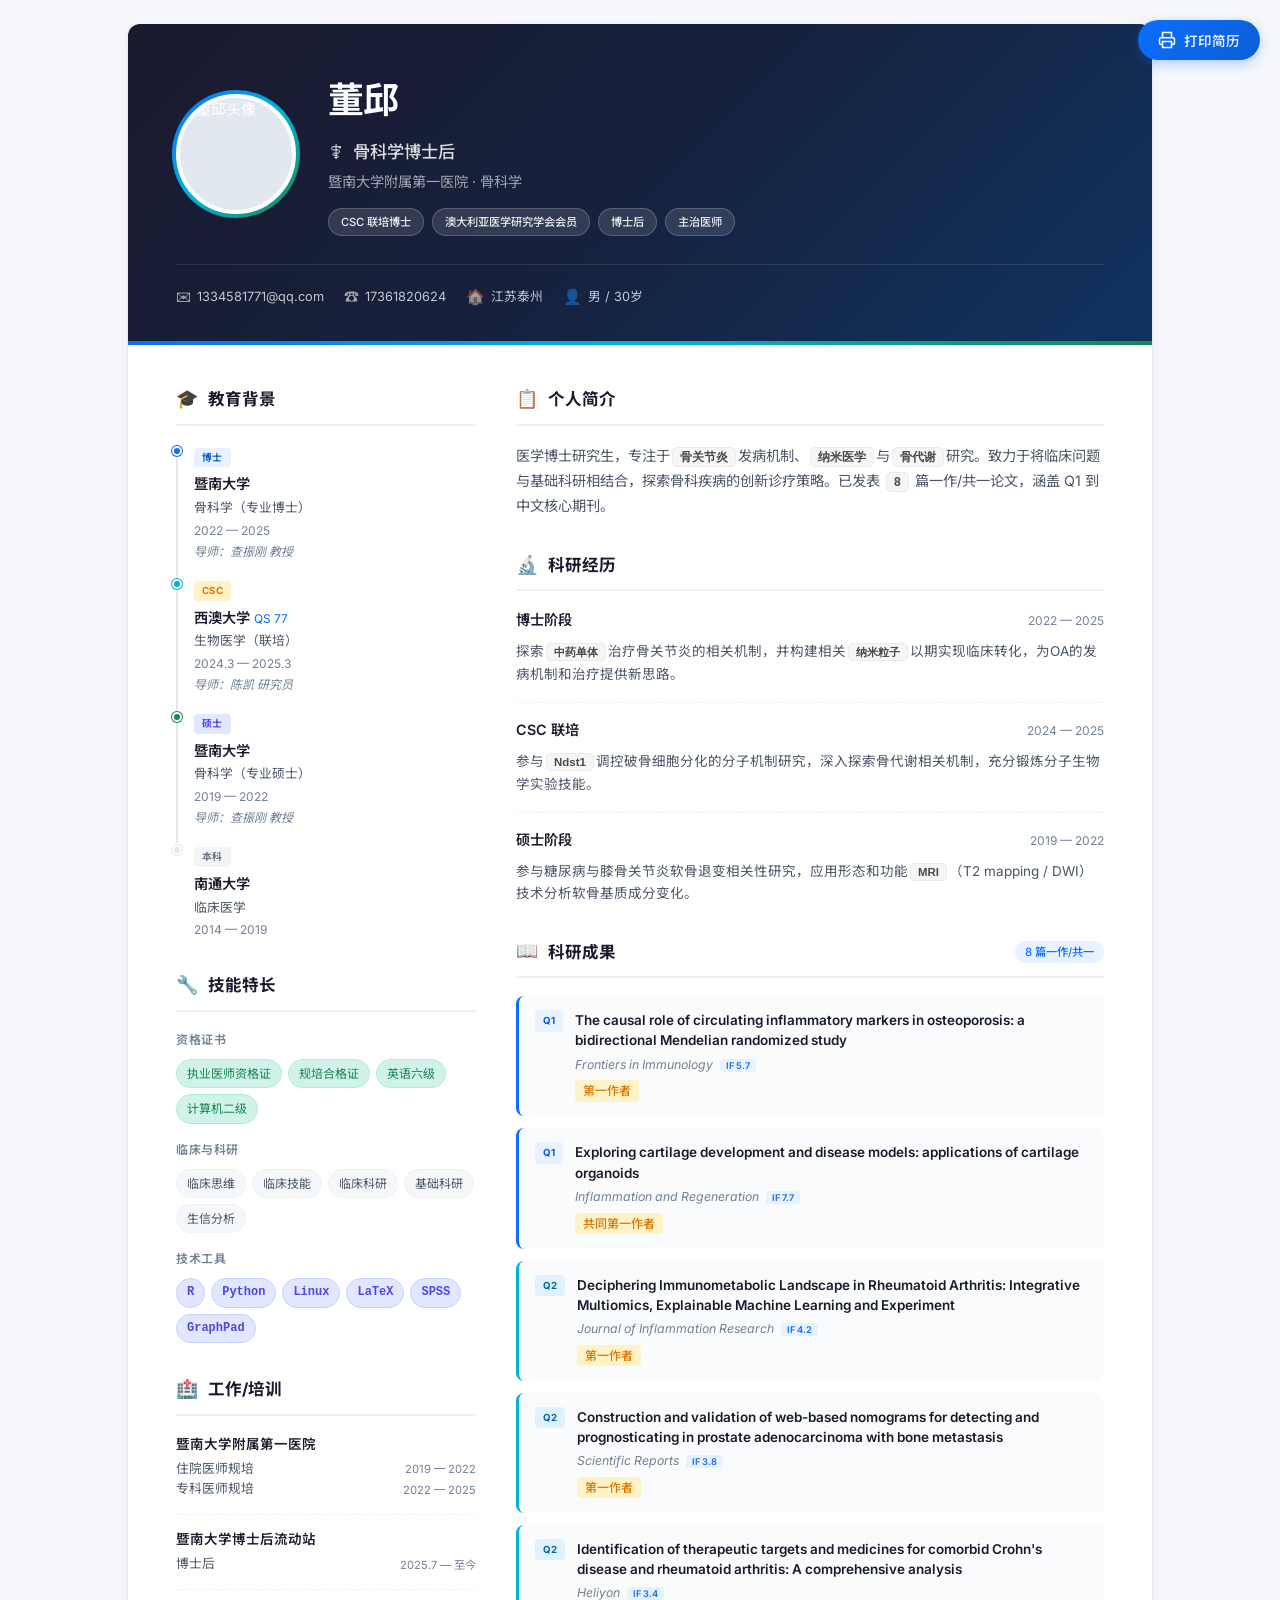
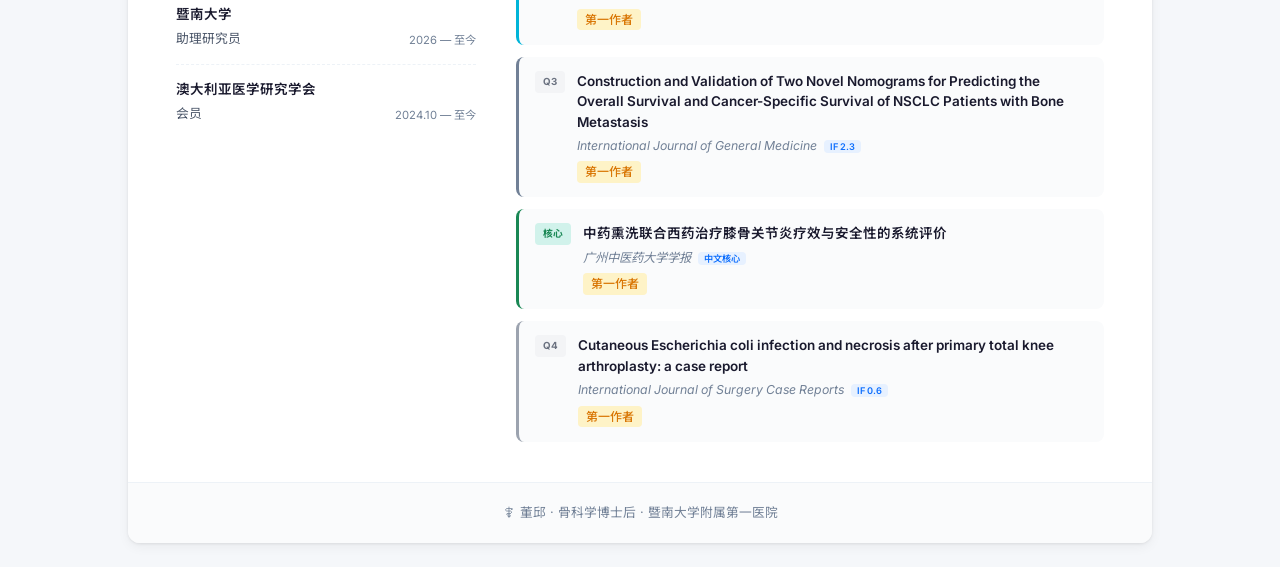
==== commit ab22fade: "Fix HTML encoding issues in index.html" ====
--- a/resume-web/index.html
+++ b/resume-web/index.html
@@ -262,7 +262,7 @@
 
     <!-- Footer -->
     <footer class="resume-footer">
-        <p><span class="emoji">&#x2695;</span> 董邱 · 骨科医学博士研究生 · 暨南大学附属第一医院</p>
+        <p><span class="emoji">&#x2695;</span> 董邱 · 骨科学博士后 · 暨南大学附属第一医院</p>
     </footer>
 
 </div>
